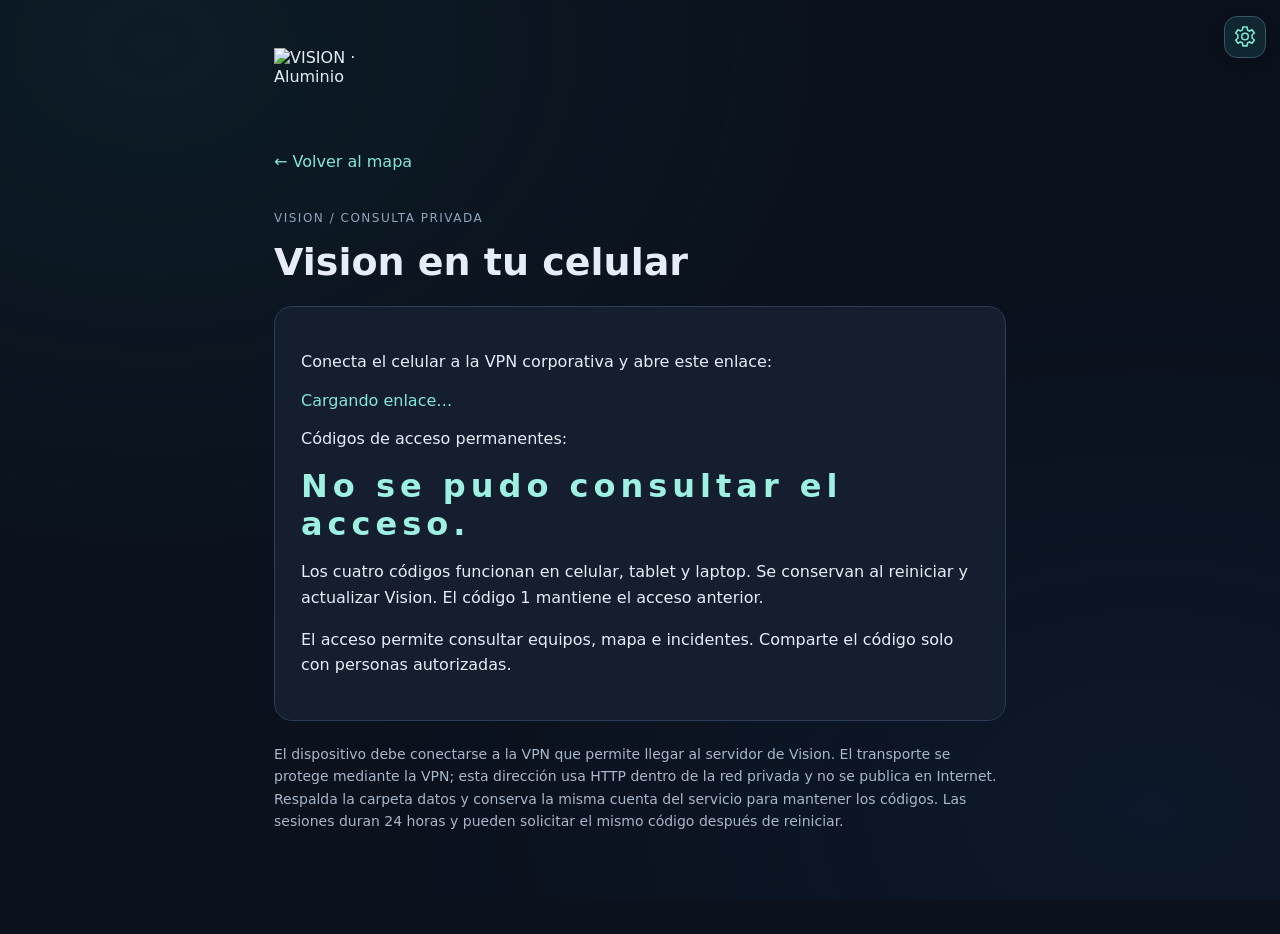
==== outputs/MonitorRed.Panel/wwwroot/acceso-celular.html @ 637d44e3 "Versión inicial: publicación compilada de MonitorRed.Panel Punto de partida tomado del servidor. A p" ====
<!doctype html><html lang="es"><head><meta charset="utf-8"><meta name="viewport" content="width=device-width,initial-scale=1"><title>Vision · Acceso celular</title><link rel="stylesheet" href="correo.css"><link rel="stylesheet" href="branding.css?v=20261003j"><link rel="stylesheet" href="layout.css?v=20261003j"><link rel="stylesheet" href="alarm.css?v=20261003i"><link rel="stylesheet" href="events.css?v=20261003featured"></head><body><main><a class="back" href="/">← Volver al mapa</a><p class="eyebrow">VISION / CONSULTA PRIVADA</p><h1>Vision en tu celular</h1><section><p>Conecta el celular a la VPN corporativa y abre este enlace:</p><a id="link">Cargando enlace…</a><p>Códigos de acceso permanentes:</p><div id="code">Cargando…</div><p>Los cuatro códigos funcionan en celular, tablet y laptop. Se conservan al reiniciar y actualizar Vision. El código 1 mantiene el acceso anterior.</p><p id="vpnState"></p><p>El acceso permite consultar equipos, mapa e incidentes. Comparte el código solo con personas autorizadas.</p></section><p class="note">El dispositivo debe conectarse a la VPN que permite llegar al servidor de Vision. El transporte se protege mediante la VPN; esta dirección usa HTTP dentro de la red privada y no se publica en Internet. Respalda la carpeta datos y conserva la misma cuenta del servicio para mantener los códigos. Las sesiones duran 24 horas y pueden solicitar el mismo código después de reiniciar.</p></main><script src="time-format.js?v=20261003ampm"></script><script src="acceso-celular.js?v=20261003fourcodes"></script><script src="branding.js?v=20261003events"></script><script src="particles.js?v=20261003i"></script><script src="alarm.js?v=20261003sync"></script><script src="events.js?v=20261003ampm"></script></body></html>
---- outputs/MonitorRed.Panel/wwwroot/correo.css ----
:root{color-scheme:dark;font-family:Segoe UI,system-ui,sans-serif;background:#0b111d;color:#e6edf7}*{box-sizing:border-box}body{margin:0}main{max-width:780px;margin:48px auto;padding:0 24px 40px}a{color:#83e6da}.back{text-decoration:none}.eyebrow,.label{color:#92a4ba;font-size:12px;letter-spacing:1.5px}.eyebrow{margin-top:38px}h1{font-size:38px;margin:10px 0}h2{font-size:22px}p{line-height:1.6}.intro,.note{color:#a9b7ca}section{background:#141e2e;border:1px solid #2c3d55;border-radius:18px;padding:26px;margin:22px 0}strong{overflow-wrap:anywhere}.label{margin:20px 0 6px}.label:first-child{margin-top:0}button{background:#8fe5d6;color:#0b2025;padding:13px 20px;border:0;border-radius:9px;font:600 15px Segoe UI;cursor:pointer}button:disabled{opacity:.45;cursor:default}#instructions{margin-top:24px;border-top:1px solid #354761}#code{font-size:32px;font-weight:700;letter-spacing:5px;color:#9df0e2}#result{overflow-wrap:anywhere}.note{font-size:14px}
---- outputs/MonitorRed.Panel/wwwroot/branding.css ----
.vision-emblem{display:block;width:116px;height:84px;object-fit:contain;flex-shrink:0}.brand{gap:12px!important}header:has(.vision-emblem){min-height:100px;height:auto}.vision-settings{position:fixed;left:12px;bottom:max(12px,env(safe-area-inset-bottom));z-index:30}.vision-settings>button{width:42px;height:42px;min-height:42px;padding:8px;border-radius:13px;border:1px solid #345764;background:#102631;color:#7ee4cf;cursor:pointer;box-shadow:0 4px 20px #0005}.vision-settings svg{width:24px;height:24px;display:block}.vision-settings-panel{position:absolute;bottom:54px;left:0;width:min(300px,calc(100vw - 28px));padding:18px;border:1px solid #345764;border-radius:16px;background:#101f30;color:#edf3fc;box-shadow:0 10px 40px #0009}.vision-settings-panel a{display:block;padding:11px 8px;color:#7ee4cf;text-decoration:none;border-radius:8px}.vision-settings-panel a:hover{background:#223e49}.vision-settings-panel h2{font-size:16px;margin:0 0 10px}.vision-settings-panel label{font-size:12px;display:block;margin:14px 0 6px}.vision-settings-panel input{box-sizing:border-box;width:100%;background:#091727;color:#edf3fc;border:1px solid #345764;border-radius:8px;padding:10px;font-size:14px}.vision-settings-panel form button{margin-top:10px;background:#7ee4cf;color:#102631;border:0;padding:10px;border-radius:8px;font-weight:600}.vision-settings-panel p{font-size:12px;color:#a6bccc;margin:9px 0 0}.vision-settings-panel [role=status]{color:#7ee4cf}[hidden]{display:none!important}.vision-page-brand{margin-bottom:20px}@media(max-width:600px){.vision-emblem{width:96px;height:70px}header:has(.vision-emblem){min-height:92px}header .vision-emblem+div small{font-size:8px;letter-spacing:.8px}}
body:has(header .brand) > main{height:calc(100dvh - 100px)}@media(max-width:600px){body:has(header .brand) > main{height:calc(100dvh - 92px)}}
.vision-settings{left:auto;bottom:auto;right:14px;top:16px}.vision-settings-panel{left:auto;right:0;bottom:auto;top:54px;max-height:calc(100dvh - 90px);overflow:auto}@media(max-width:600px){.vision-settings{top:15px;right:10px}}
---- outputs/MonitorRed.Panel/wwwroot/layout.css ----
/* Ambient motion remains behind opaque map and card surfaces. */
body{isolation:isolate}
.vision-particles{position:fixed;inset:0;z-index:-1;overflow:hidden;pointer-events:none;background:radial-gradient(ellipse at 12% 5%,#123e4440,transparent 48%),radial-gradient(ellipse at 90% 90%,#18355a35,transparent 48%)}
.vision-particles i{position:absolute;left:var(--x);top:var(--y);width:3px;height:3px;border-radius:50%;background:#76ead4;box-shadow:0 0 8px #63ddbf88;opacity:.3;animation:vision-drift var(--duration) ease-in-out var(--delay) infinite alternate}
.vision-particles i:nth-child(3n){width:2px;height:2px;background:#63bded;opacity:.22}
@keyframes vision-drift{0%{transform:translate3d(-14px,24px,0);opacity:.12}50%{opacity:.42}100%{transform:translate3d(32px,-34px,0);opacity:.16}}
.vision-particles.is-paused i{animation-play-state:paused}
.vision-compact header{height:76px;min-height:76px;padding:7px 20px;gap:20px;background:#0b1626bd;flex-wrap:nowrap;box-sizing:border-box}
.vision-compact header .vision-emblem{width:84px;height:60px}
.vision-compact .brand{flex-shrink:0}
.vision-header-title{flex:1;min-width:0}
.vision-header-title .eyebrow{font-size:8px;letter-spacing:1.7px;margin-bottom:4px}
.vision-header-title h1{font-size:22px;line-height:1.2;margin:0;white-space:nowrap;overflow:hidden;text-overflow:ellipsis}
.vision-header-title p{display:none}
.vision-compact header #addDevice{flex-shrink:0;font-size:12px;padding:9px 14px;white-space:nowrap}
.vision-compact .header-right{flex-shrink:0;font-size:10px;gap:8px}
body.vision-compact > main{height:calc(100dvh - 76px)}
.vision-compact .workspace{padding:12px 16px 12px;gap:10px}
.vision-compact .rail{background:#0b1626b8}
.vision-compact #canvas{background-color:#0b1220}
@media(max-width:1050px){.vision-compact header{gap:12px}.vision-compact .header-right .local-dot,.vision-compact .header-right .divider{display:none}.vision-compact .header-right{font-size:9px;max-width:130px}.vision-header-title h1{font-size:19px}}
@media(max-width:600px){.vision-compact header{height:74px;min-height:74px;padding:7px 12px;gap:10px}.vision-compact header .vision-emblem{width:70px;height:51px}.vision-header-title h1{font-size:16px}.vision-header-title .eyebrow{font-size:7px;letter-spacing:.8px}.vision-compact header #addDevice{font-size:10px;padding:8px}.vision-compact .header-right{display:none}body.vision-compact > main{height:calc(100dvh - 74px)}.vision-particles i:nth-child(n+15){display:none}}
@media(prefers-reduced-motion:reduce){.vision-particles i{animation:none}}
.vision-particle-canvas{position:fixed;inset:0;width:100%;height:100%;z-index:-1;pointer-events:none;background:radial-gradient(ellipse at 12% 5%,#123e4440,transparent 48%),radial-gradient(ellipse at 90% 90%,#18355a35,transparent 48%)}
.vision-compact header{padding-right:40px}.vision-compact .canvas-shell>footer{padding-left:72px}.vision-compact .canvas-note{left:60px}@media(max-width:600px){.vision-compact header{padding-right:20px}.vision-compact .canvas-shell>footer{padding-left:62px}.vision-compact .canvas-note{left:14px;bottom:68px}}
.vision-compact header{padding-right:76px}.vision-compact .canvas-shell>footer{padding-left:15px}.vision-compact .canvas-note{left:18px}@media(max-width:600px){.vision-compact header{padding-right:66px}.vision-compact .canvas-shell>footer{padding-left:15px}.vision-compact .canvas-note{left:14px;bottom:17px}}
/* Monitor screen keeps only the supplied branding and the real topology. */
body.focus-map header{padding-right:20px}
body.focus-map header #addDevice,body.focus-map .header-right,body.focus-map header nav,
body.focus-map .stats,body.focus-map .toolbar,body.focus-map .canvas-shell>footer,
body.focus-map .zoom,body.focus-map .canvas-note,body.focus-map #monitorBand,
body.focus-map #inspector,body.focus-map .vision-settings,
body.focus-map #toast,body.focus-map .node .port{display:none!important}
body.focus-map .workspace{padding:0;gap:0}
body.focus-map .canvas-shell{border:0;border-radius:0;box-shadow:none}
body.focus-map #canvas::after{display:none}
---- outputs/MonitorRed.Panel/wwwroot/alarm.css ----
.vision-alarm-controls{position:fixed;right:16px;bottom:14px;z-index:25;display:flex;gap:6px;padding:5px;border:1px solid #34515e;border-radius:12px;background:#0e1e2be8;box-shadow:0 4px 18px #0005}.vision-alarm-controls button{font:12px Segoe UI,sans-serif;padding:8px 10px;min-height:36px;border:1px solid #34515e;border-radius:8px;color:#bde6e3;background:#16303c;cursor:pointer}.vision-alarm-controls button[aria-pressed=true]{color:#91f0db;border-color:#59ad98}.vision-alarm{position:fixed;right:16px;bottom:76px;z-index:26;width:min(410px,calc(100vw - 32px));box-sizing:border-box;padding:18px;border:1px solid #ff728798;border-radius:18px;background:linear-gradient(130deg,#6d1e35cc,#251e30e8);backdrop-filter:blur(16px);box-shadow:0 10px 40px #0007,0 0 28px #ff365122;color:#fff0f3;font:14px Segoe UI,sans-serif}.vision-alarm-top{display:flex;align-items:center;gap:13px}.vision-alarm-symbol{width:44px;height:44px;flex-shrink:0;color:#ff8a9a;filter:drop-shadow(0 0 8px #ff60784d);animation:vision-alert-pulse 2.4s ease-in-out infinite}.vision-alarm .vision-alarm-caption{color:#ffb8c4;font-size:9px;font-weight:700;letter-spacing:1.5px}.vision-alarm h2{font-size:18px;line-height:1.3;margin:5px 0}.vision-alarm p{font-size:12px;line-height:1.6;color:#f6cbd3;margin:13px 0;overflow-wrap:anywhere}.vision-alarm ul{margin:12px 0;padding-left:18px;max-height:145px;overflow:auto}.vision-alarm li{font-size:12px;line-height:1.6;margin:7px 0;overflow-wrap:anywhere}.vision-alarm button{font:600 12px Segoe UI,sans-serif;border:1px solid #ff9bad77;border-radius:9px;padding:10px;background:#ffbccd1c;color:#ffe9ef;cursor:pointer}.vision-alarm strong{color:#fff2f6}.vision-alarm-muted{font-size:11px!important;color:#e7b9c3!important;margin-bottom:0!important}@keyframes vision-alert-pulse{50%{opacity:.6;filter:drop-shadow(0 0 13px #ff60788c)}}@media(max-width:600px){.vision-alarm-controls{right:10px;bottom:max(10px,env(safe-area-inset-bottom));gap:4px}.vision-alarm-controls button{font-size:11px;min-height:40px}.vision-alarm{right:10px;width:calc(100vw - 20px);bottom:78px;padding:16px}.vision-alarm h2{font-size:17px}}@media(prefers-reduced-motion:reduce){.vision-alarm-symbol{animation:none}}[hidden]{display:none!important}
.vision-alarm-controls{max-width:calc(100vw - 20px);box-sizing:border-box;flex-wrap:wrap}.vision-alarm-controls button{white-space:nowrap}@media(max-width:600px){.vision-alarm-controls{gap:3px;padding:4px}.vision-alarm-controls button{padding:7px;font-size:10px}}
.vision-recovery{top:94px;bottom:auto;border-color:#73edbb88;background:linear-gradient(130deg,#145c46cc,#132d2ce8);box-shadow:0 10px 40px #0007,0 0 28px #32dd9622;color:#edfff7}.vision-recovery .vision-alarm-symbol{color:#7ff0bb;filter:drop-shadow(0 0 8px #62e5ad4d);animation:none}.vision-recovery .vision-alarm-caption{color:#a4f4cc}.vision-recovery p{color:#d1f4e0}.vision-recovery button{border-color:#8ff0c777;background:#a6ffd71c;color:#edfff7}.vision-recovery strong{color:#f0fff5}@media(max-width:600px){.vision-recovery{top:104px}}
.vision-alarm,.vision-recovery{top:auto;bottom:24px;height:310px;display:flex;flex-direction:column;gap:0}.vision-alarm ul{flex:1;min-height:30px;margin:8px 0}.vision-alarm .vision-alarm-description{max-height:58px;overflow:auto;margin:10px 0}.vision-alarm button{align-self:flex-start}.vision-alarm-muted{min-height:32px}.vision-recovery .vision-alarm-symbol{animation:none}@media(max-width:600px){.vision-alarm,.vision-recovery{top:auto;bottom:max(14px,env(safe-area-inset-bottom));height:310px}}
---- outputs/MonitorRed.Panel/wwwroot/events.css ----
#eventsDialog{width:min(1000px,calc(100vw - 32px));max-width:1000px;max-height:85dvh;box-sizing:border-box;background:#101f30;color:#edf6fc;border:1px solid #355567;border-radius:18px;padding:24px;overflow:auto}#eventsDialog::backdrop{background:#020811bb;backdrop-filter:blur(5px)}.events-heading{display:flex;align-items:center;justify-content:space-between}.events-heading span{color:#78d9c5;font-size:10px;letter-spacing:1.5px}.events-heading h2{margin:7px 0;font-size:25px}.events-heading button{font-size:25px;padding:3px 12px}.events-intro,#eventsStatus{font-size:12px;color:#a4becd}#eventsFilters{display:grid;grid-template-columns:2fr 1fr 1fr 1fr 1fr auto;gap:10px;align-items:end;margin:18px 0}#eventsFilters label{font-size:11px;color:#a4becd;display:block;margin:0}#eventsFilters input,#eventsFilters select{display:block;box-sizing:border-box;width:100%;min-width:0;padding:10px;font-size:13px;color:#edf6fc;background:#091727;border:1px solid #34515e;border-radius:8px;margin:6px 0 0}#eventsDialog button{border:1px solid #345b69;border-radius:8px;background:#17313d;color:#bcecdf;padding:10px;font:13px Segoe UI,sans-serif;cursor:pointer}#eventsRows{display:grid;gap:9px}.event-entry{border:1px solid #304558;border-left:3px solid #729ab3;border-radius:10px;padding:14px;background:#152638}.event-entry.success{border-left-color:#73e4ac}.event-entry.warning{border-left-color:#f0c66b}.event-entry.critical{border-left-color:#f98398}.event-entry-heading{display:flex;justify-content:space-between;gap:10px}.event-entry p{font-size:13px;margin:9px 0;color:#dae6f2;line-height:1.55;overflow-wrap:anywhere}.event-entry small{display:block;color:#a7bece;font-size:11px;overflow-wrap:anywhere}.event-level{font-size:10px;color:#91cbbf;background:#193842;border-radius:14px;padding:4px 8px}.event-transition{font-size:11px;margin:9px 0;color:#83dfce}.event-reference{margin-top:8px}.events-pagination{display:flex;justify-content:space-between;align-items:center;margin-top:20px;font-size:12px;gap:10px}#eventsDialog button:disabled{opacity:.45;cursor:default}body:has(#loginForm) header{padding-right:72px}body:has(#login:not([hidden])) .vision-settings{display:none}@media(max-width:700px){#eventsDialog{padding:16px;width:calc(100vw - 20px);max-height:90dvh}#eventsFilters{grid-template-columns:1fr 1fr}#eventsFilters label:first-child{grid-column:1/-1}.events-heading h2{font-size:21px}.event-entry{padding:12px}body:has(#loginForm) header strong{font-size:18px}}
#eventsDialog .events-active{margin:16px 0;padding:16px;border:1px solid #f9839866;border-left:4px solid #f98398;border-radius:10px;background:#f9839810}#eventsDialog .events-active[hidden]{display:none}#eventsDialog .events-active h3{margin:0 0 12px;color:#ffb4be;font-size:16px}#eventsDialog .events-active div{margin:10px 0;overflow-wrap:anywhere}#eventsDialog .events-active p{margin:5px 0;color:#f2c4ca;font-size:13px}#eventsDialog .events-active small{color:#a7bece;font-size:11px}.event-kind{display:block;font-size:11px;margin-top:10px;letter-spacing:.6px}
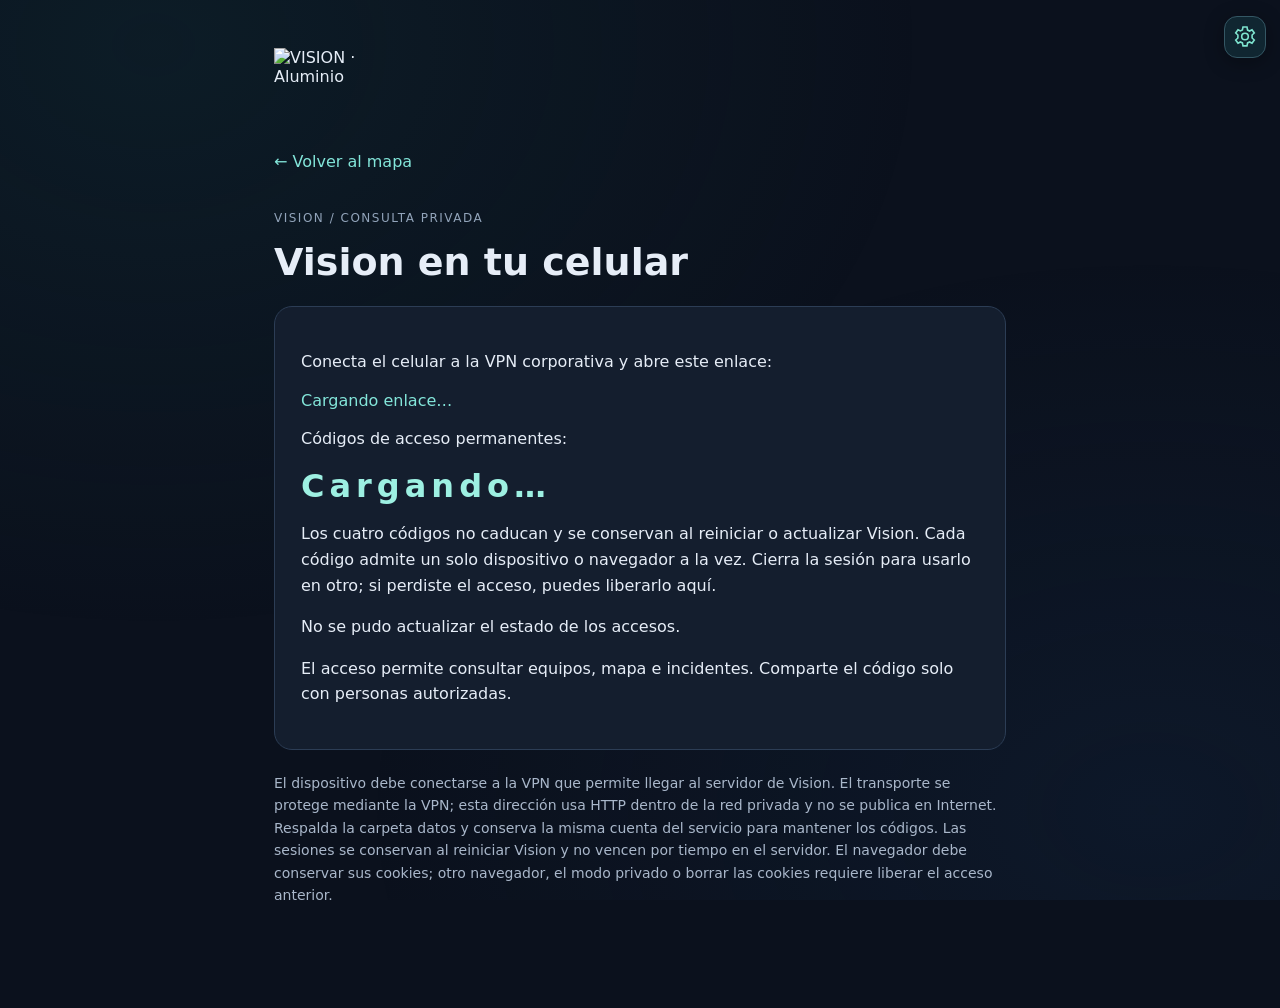
==== commit 03a9f28a: "Mantener accesos móviles permanentes y exclusivos por código" ====
--- a/outputs/MonitorRed.Panel/wwwroot/acceso-celular.html
+++ b/outputs/MonitorRed.Panel/wwwroot/acceso-celular.html
@@ -1,2 +1,2 @@
-<!doctype html><html lang="es"><head><meta charset="utf-8"><meta name="viewport" content="width=device-width,initial-scale=1"><title>Vision · Acceso celular</title><link rel="stylesheet" href="correo.css"><link rel="stylesheet" href="branding.css?v=20261003j"><link rel="stylesheet" href="layout.css?v=20261003j"><link rel="stylesheet" href="alarm.css?v=20261003i"><link rel="stylesheet" href="events.css?v=20261003featured"></head><body><main><a class="back" href="/">← Volver al mapa</a><p class="eyebrow">VISION / CONSULTA PRIVADA</p><h1>Vision en tu celular</h1><section><p>Conecta el celular a la VPN corporativa y abre este enlace:</p><a id="link">Cargando enlace…</a><p>Códigos de acceso permanentes:</p><div id="code">Cargando…</div><p>Los cuatro códigos funcionan en celular, tablet y laptop. Se conservan al reiniciar y actualizar Vision. El código 1 mantiene el acceso anterior.</p><p id="vpnState"></p><p>El acceso permite consultar equipos, mapa e incidentes. Comparte el código solo con personas autorizadas.</p></section><p class="note">El dispositivo debe conectarse a la VPN que permite llegar al servidor de Vision. El transporte se protege mediante la VPN; esta dirección usa HTTP dentro de la red privada y no se publica en Internet. Respalda la carpeta datos y conserva la misma cuenta del servicio para mantener los códigos. Las sesiones duran 24 horas y pueden solicitar el mismo código después de reiniciar.</p></main><script src="time-format.js?v=20261003ampm"></script><script src="acceso-celular.js?v=20261003fourcodes"></script><script src="branding.js?v=20261003events"></script><script src="particles.js?v=20261003i"></script><script src="alarm.js?v=20261003sync"></script><script src="events.js?v=20261003ampm"></script></body></html>
-
+<!doctype html><html lang="es"><head><meta charset="utf-8"><meta name="viewport" content="width=device-width,initial-scale=1"><title>Vision · Acceso celular</title><link rel="stylesheet" href="correo.css?v=20261005exclusive"><link rel="stylesheet" href="branding.css?v=20261003j"><link rel="stylesheet" href="layout.css?v=20261003j"><link rel="stylesheet" href="alarm.css?v=20261003i"><link rel="stylesheet" href="events.css?v=20261003featured"></head><body><main><a class="back" href="/">← Volver al mapa</a><p class="eyebrow">VISION / CONSULTA PRIVADA</p><h1>Vision en tu celular</h1><section><p>Conecta el celular a la VPN corporativa y abre este enlace:</p><a id="link">Cargando enlace…</a><p>Códigos de acceso permanentes:</p><div id="code">Cargando…</div><p>Los cuatro códigos no caducan y se conservan al reiniciar o actualizar Vision. Cada código admite un solo dispositivo o navegador a la vez. Cierra la sesión para usarlo en otro; si perdiste el acceso, puedes liberarlo aquí.</p><p id="vpnState"></p><p>El acceso permite consultar equipos, mapa e incidentes. Comparte el código solo con personas autorizadas.</p></section><p class="note">El dispositivo debe conectarse a la VPN que permite llegar al servidor de Vision. El transporte se protege mediante la VPN; esta dirección usa HTTP dentro de la red privada y no se publica en Internet. Respalda la carpeta datos y conserva la misma cuenta del servicio para mantener los códigos. Las sesiones se conservan al reiniciar Vision y no vencen por tiempo en el servidor. El navegador debe conservar sus cookies; otro navegador, el modo privado o borrar las cookies requiere liberar el acceso anterior.</p></main><script src="time-format.js?v=20261003ampm"></script><script src="acceso-celular.js?v=20261005exclusive"></script><script src="branding.js?v=20261003events"></script><script src="particles.js?v=20261003i"></script><script src="alarm.js?v=20261003sync"></script><script src="events.js?v=20261003ampm"></script></body></html>
+
--- a/outputs/MonitorRed.Panel/wwwroot/correo.css
+++ b/outputs/MonitorRed.Panel/wwwroot/correo.css
@@ -1 +1,3 @@
 :root{color-scheme:dark;font-family:Segoe UI,system-ui,sans-serif;background:#0b111d;color:#e6edf7}*{box-sizing:border-box}body{margin:0}main{max-width:780px;margin:48px auto;padding:0 24px 40px}a{color:#83e6da}.back{text-decoration:none}.eyebrow,.label{color:#92a4ba;font-size:12px;letter-spacing:1.5px}.eyebrow{margin-top:38px}h1{font-size:38px;margin:10px 0}h2{font-size:22px}p{line-height:1.6}.intro,.note{color:#a9b7ca}section{background:#141e2e;border:1px solid #2c3d55;border-radius:18px;padding:26px;margin:22px 0}strong{overflow-wrap:anywhere}.label{margin:20px 0 6px}.label:first-child{margin-top:0}button{background:#8fe5d6;color:#0b2025;padding:13px 20px;border:0;border-radius:9px;font:600 15px Segoe UI;cursor:pointer}button:disabled{opacity:.45;cursor:default}#instructions{margin-top:24px;border-top:1px solid #354761}#code{font-size:32px;font-weight:700;letter-spacing:5px;color:#9df0e2}#result{overflow-wrap:anywhere}.note{font-size:14px}
+:focus-visible{outline:2px solid #8fe5d6;outline-offset:4px}.section-heading{display:flex;align-items:center;justify-content:space-between;gap:16px}.section-heading h2{margin:6px 0 0}.section-heading .label{margin:0}.count-badge{border:1px solid #385166;background:#1b3040;color:#a5eee2;border-radius:20px;padding:7px 12px;font-size:12px;white-space:nowrap}.section-description{color:#a9b7ca;margin:18px 0 24px}#recipientForm label{display:block;font-size:14px;font-weight:600;margin-bottom:9px}.email-entry{display:flex;gap:10px}.email-entry input{min-width:0;flex:1;background:#0e1725;color:#e6edf7;border:1px solid #385166;border-radius:9px;padding:13px 14px;font:15px Segoe UI}.email-entry input:focus{border-color:#8fe5d6;outline:2px solid #8fe5d633}.email-entry input::placeholder{color:#8296ae}.recipient-list{list-style:none;padding:0;margin:0}.recipient-list li{display:flex;align-items:center;justify-content:space-between;gap:14px;border-bottom:1px solid #2c3d55;padding:14px 0}.recipient-list li span{min-width:0;overflow-wrap:anywhere;font-size:14px}.remove-recipient{background:transparent;color:#aec0d4;border:1px solid #385166;padding:8px 12px;font-size:12px;flex-shrink:0}.remove-recipient:hover{background:#3c2430;border-color:#cc7685;color:#ffbcc4}.empty-recipients{color:#92a4ba;font-size:14px}.save-row{display:flex;align-items:center;justify-content:space-between;gap:16px;margin-top:22px}.save-row p{font-size:13px;color:#a9b7ca;margin:0}.save-row button{flex-shrink:0}.form-error{font-size:13px;color:#ffadb7;min-height:20px;margin:10px 0}#alerts p{padding:12px 0;border-bottom:1px solid #29384d;font-size:14px}@media(max-width:540px){main{margin:24px auto;padding:0 16px 30px}section{padding:20px}h1{font-size:30px}.email-entry{flex-direction:column}.save-row{align-items:stretch;flex-direction:column}.section-heading{gap:10px}.count-badge{padding:6px 9px}}
+.access-row{padding:20px 0;border-bottom:1px solid #2c3d55}.access-row:first-child{padding-top:0}.access-row:last-child{border-bottom:0}.access-state{font-size:14px;font-weight:400;letter-spacing:normal;color:#a9b7ca;margin:10px 0}.access-row button{font-size:13px;letter-spacing:normal;padding:10px 14px}.access-row strong{display:block}
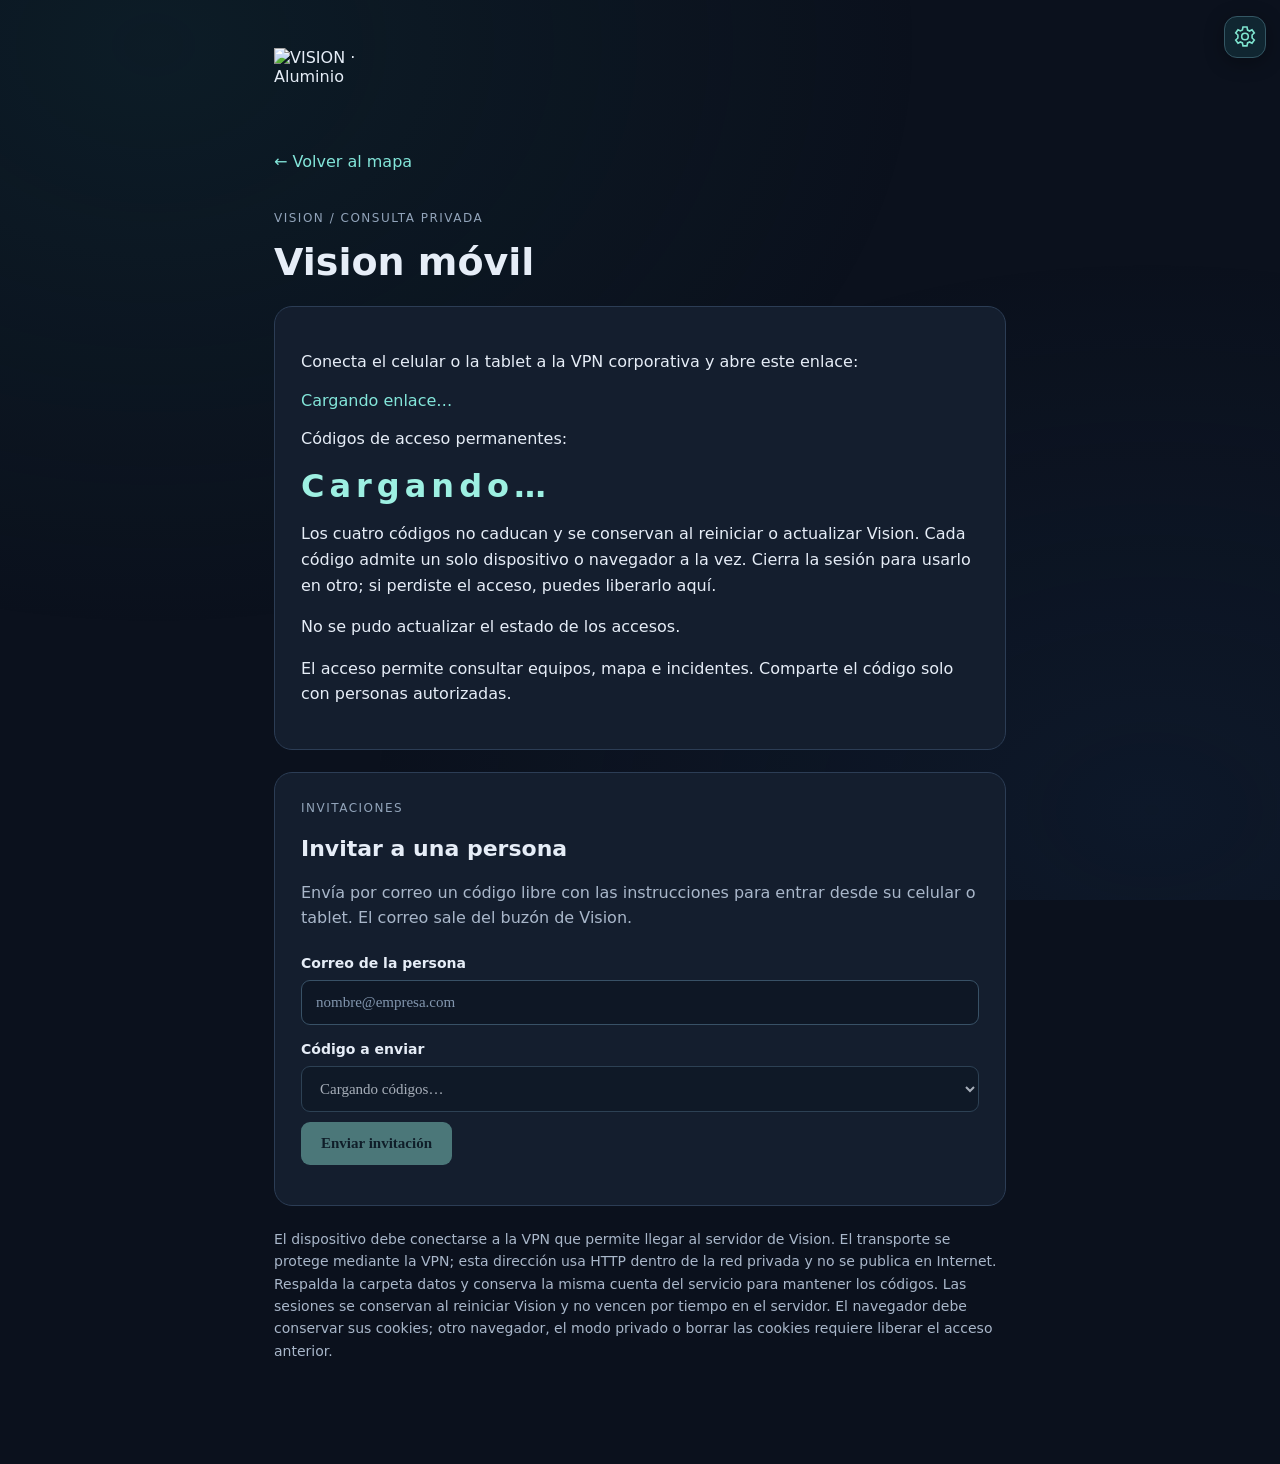
==== commit 463373fb: "Invitar al portal móvil desde el apartado Móvil (excepción en servidor) Por excepción autorizada por" ====
--- a/outputs/MonitorRed.Panel/wwwroot/acceso-celular.html
+++ b/outputs/MonitorRed.Panel/wwwroot/acceso-celular.html
@@ -1,2 +1,3 @@
-<!doctype html><html lang="es"><head><meta charset="utf-8"><meta name="viewport" content="width=device-width,initial-scale=1"><title>Vision · Acceso celular</title><link rel="stylesheet" href="correo.css?v=20261005exclusive"><link rel="stylesheet" href="branding.css?v=20261003j"><link rel="stylesheet" href="layout.css?v=20261003j"><link rel="stylesheet" href="alarm.css?v=20261003i"><link rel="stylesheet" href="events.css?v=20261003featured"></head><body><main><a class="back" href="/">← Volver al mapa</a><p class="eyebrow">VISION / CONSULTA PRIVADA</p><h1>Vision en tu celular</h1><section><p>Conecta el celular a la VPN corporativa y abre este enlace:</p><a id="link">Cargando enlace…</a><p>Códigos de acceso permanentes:</p><div id="code">Cargando…</div><p>Los cuatro códigos no caducan y se conservan al reiniciar o actualizar Vision. Cada código admite un solo dispositivo o navegador a la vez. Cierra la sesión para usarlo en otro; si perdiste el acceso, puedes liberarlo aquí.</p><p id="vpnState"></p><p>El acceso permite consultar equipos, mapa e incidentes. Comparte el código solo con personas autorizadas.</p></section><p class="note">El dispositivo debe conectarse a la VPN que permite llegar al servidor de Vision. El transporte se protege mediante la VPN; esta dirección usa HTTP dentro de la red privada y no se publica en Internet. Respalda la carpeta datos y conserva la misma cuenta del servicio para mantener los códigos. Las sesiones se conservan al reiniciar Vision y no vencen por tiempo en el servidor. El navegador debe conservar sus cookies; otro navegador, el modo privado o borrar las cookies requiere liberar el acceso anterior.</p></main><script src="time-format.js?v=20261003ampm"></script><script src="acceso-celular.js?v=20261005exclusive"></script><script src="branding.js?v=20261003events"></script><script src="particles.js?v=20261003i"></script><script src="alarm.js?v=20261003sync"></script><script src="events.js?v=20261003ampm"></script></body></html>
-
+<!doctype html><html lang="es"><head><meta charset="utf-8"><meta name="viewport" content="width=device-width,initial-scale=1"><title>Vision · Móvil</title><link rel="stylesheet" href="correo.css?v=20261005invitaciones"><link rel="stylesheet" href="branding.css?v=20261003j"><link rel="stylesheet" href="layout.css?v=20261003j"><link rel="stylesheet" href="alarm.css?v=20261003i"><link rel="stylesheet" href="events.css?v=20261003featured"></head><body><main><a class="back" href="/">← Volver al mapa</a><p class="eyebrow">VISION / CONSULTA PRIVADA</p><h1>Vision móvil</h1><section><p>Conecta el celular o la tablet a la VPN corporativa y abre este enlace:</p><a id="link">Cargando enlace…</a><p>Códigos de acceso permanentes:</p><div id="code">Cargando…</div><p>Los cuatro códigos no caducan y se conservan al reiniciar o actualizar Vision. Cada código admite un solo dispositivo o navegador a la vez. Cierra la sesión para usarlo en otro; si perdiste el acceso, puedes liberarlo aquí.</p><p id="vpnState"></p><p>El acceso permite consultar equipos, mapa e incidentes. Comparte el código solo con personas autorizadas.</p></section>
+<section aria-labelledby="inviteTitle"><p class="label">INVITACIONES</p><h2 id="inviteTitle">Invitar a una persona</h2><p class="section-description">Envía por correo un código libre con las instrucciones para entrar desde su celular o tablet. El correo sale del buzón de Vision.</p><form id="inviteForm"><label for="inviteEmail">Correo de la persona</label><input id="inviteEmail" type="email" maxlength="254" placeholder="nombre@empresa.com" autocomplete="off" required><label for="inviteSlot">Código a enviar</label><select id="inviteSlot" required disabled><option>Cargando códigos…</option></select><p id="inviteHint" class="access-state"></p><button id="inviteSend" type="submit" disabled>Enviar invitación</button></form><p id="inviteResult" role="status" aria-live="polite"></p></section>
+<p class="note">El dispositivo debe conectarse a la VPN que permite llegar al servidor de Vision. El transporte se protege mediante la VPN; esta dirección usa HTTP dentro de la red privada y no se publica en Internet. Respalda la carpeta datos y conserva la misma cuenta del servicio para mantener los códigos. Las sesiones se conservan al reiniciar Vision y no vencen por tiempo en el servidor. El navegador debe conservar sus cookies; otro navegador, el modo privado o borrar las cookies requiere liberar el acceso anterior.</p></main><script src="time-format.js?v=20261003ampm"></script><script src="acceso-celular.js?v=20261005invitaciones"></script><script src="branding.js?v=20261003events"></script><script src="particles.js?v=20261003i"></script><script src="alarm.js?v=20261003sync"></script><script src="events.js?v=20261003ampm"></script></body></html>
--- a/outputs/MonitorRed.Panel/wwwroot/correo.css
+++ b/outputs/MonitorRed.Panel/wwwroot/correo.css
@@ -1,3 +1,5 @@
 :root{color-scheme:dark;font-family:Segoe UI,system-ui,sans-serif;background:#0b111d;color:#e6edf7}*{box-sizing:border-box}body{margin:0}main{max-width:780px;margin:48px auto;padding:0 24px 40px}a{color:#83e6da}.back{text-decoration:none}.eyebrow,.label{color:#92a4ba;font-size:12px;letter-spacing:1.5px}.eyebrow{margin-top:38px}h1{font-size:38px;margin:10px 0}h2{font-size:22px}p{line-height:1.6}.intro,.note{color:#a9b7ca}section{background:#141e2e;border:1px solid #2c3d55;border-radius:18px;padding:26px;margin:22px 0}strong{overflow-wrap:anywhere}.label{margin:20px 0 6px}.label:first-child{margin-top:0}button{background:#8fe5d6;color:#0b2025;padding:13px 20px;border:0;border-radius:9px;font:600 15px Segoe UI;cursor:pointer}button:disabled{opacity:.45;cursor:default}#instructions{margin-top:24px;border-top:1px solid #354761}#code{font-size:32px;font-weight:700;letter-spacing:5px;color:#9df0e2}#result{overflow-wrap:anywhere}.note{font-size:14px}
 :focus-visible{outline:2px solid #8fe5d6;outline-offset:4px}.section-heading{display:flex;align-items:center;justify-content:space-between;gap:16px}.section-heading h2{margin:6px 0 0}.section-heading .label{margin:0}.count-badge{border:1px solid #385166;background:#1b3040;color:#a5eee2;border-radius:20px;padding:7px 12px;font-size:12px;white-space:nowrap}.section-description{color:#a9b7ca;margin:18px 0 24px}#recipientForm label{display:block;font-size:14px;font-weight:600;margin-bottom:9px}.email-entry{display:flex;gap:10px}.email-entry input{min-width:0;flex:1;background:#0e1725;color:#e6edf7;border:1px solid #385166;border-radius:9px;padding:13px 14px;font:15px Segoe UI}.email-entry input:focus{border-color:#8fe5d6;outline:2px solid #8fe5d633}.email-entry input::placeholder{color:#8296ae}.recipient-list{list-style:none;padding:0;margin:0}.recipient-list li{display:flex;align-items:center;justify-content:space-between;gap:14px;border-bottom:1px solid #2c3d55;padding:14px 0}.recipient-list li span{min-width:0;overflow-wrap:anywhere;font-size:14px}.remove-recipient{background:transparent;color:#aec0d4;border:1px solid #385166;padding:8px 12px;font-size:12px;flex-shrink:0}.remove-recipient:hover{background:#3c2430;border-color:#cc7685;color:#ffbcc4}.empty-recipients{color:#92a4ba;font-size:14px}.save-row{display:flex;align-items:center;justify-content:space-between;gap:16px;margin-top:22px}.save-row p{font-size:13px;color:#a9b7ca;margin:0}.save-row button{flex-shrink:0}.form-error{font-size:13px;color:#ffadb7;min-height:20px;margin:10px 0}#alerts p{padding:12px 0;border-bottom:1px solid #29384d;font-size:14px}@media(max-width:540px){main{margin:24px auto;padding:0 16px 30px}section{padding:20px}h1{font-size:30px}.email-entry{flex-direction:column}.save-row{align-items:stretch;flex-direction:column}.section-heading{gap:10px}.count-badge{padding:6px 9px}}
+.automatic-row{margin-top:8px}.automatic-row p{font-size:15px;color:#e6edf7}.limit-warning{color:#ffcf8a;font-size:14px;line-height:1.5}
 .access-row{padding:20px 0;border-bottom:1px solid #2c3d55}.access-row:first-child{padding-top:0}.access-row:last-child{border-bottom:0}.access-state{font-size:14px;font-weight:400;letter-spacing:normal;color:#a9b7ca;margin:10px 0}.access-row button{font-size:13px;letter-spacing:normal;padding:10px 14px}.access-row strong{display:block}
+#inviteForm label{display:block;font-size:14px;font-weight:600;margin:16px 0 9px}#inviteForm input,#inviteForm select{width:100%;background:#0e1725;color:#e6edf7;border:1px solid #385166;border-radius:9px;padding:13px 14px;font:15px Segoe UI}#inviteForm input:focus,#inviteForm select:focus{border-color:#8fe5d6;outline:2px solid #8fe5d633}#inviteForm input::placeholder{color:#8296ae}#inviteResult{font-size:14px;line-height:1.5}
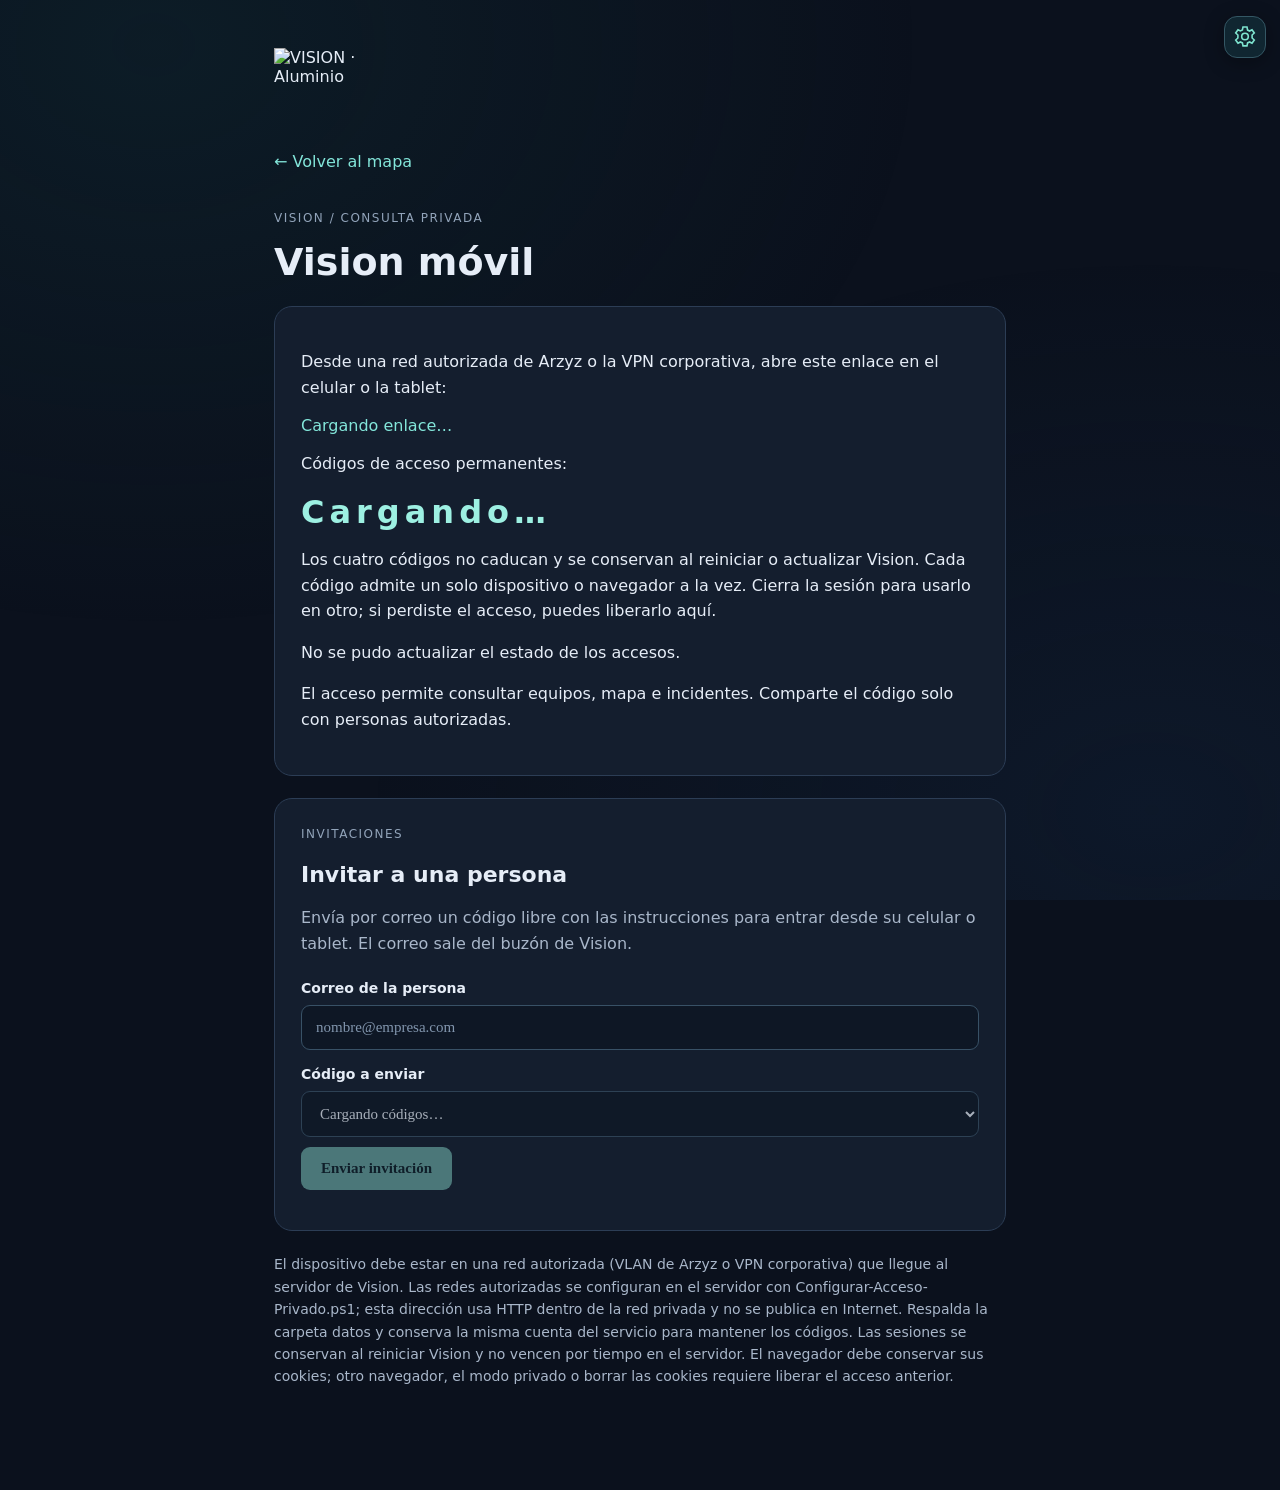
==== commit 8313427f: "Autorizar varias redes para la consulta móvil (excepción en servidor) Por excepción autorizada por e" ====
--- a/outputs/MonitorRed.Panel/wwwroot/acceso-celular.html
+++ b/outputs/MonitorRed.Panel/wwwroot/acceso-celular.html
@@ -1,3 +1,3 @@
-<!doctype html><html lang="es"><head><meta charset="utf-8"><meta name="viewport" content="width=device-width,initial-scale=1"><title>Vision · Móvil</title><link rel="stylesheet" href="correo.css?v=20261005invitaciones"><link rel="stylesheet" href="branding.css?v=20261003j"><link rel="stylesheet" href="layout.css?v=20261003j"><link rel="stylesheet" href="alarm.css?v=20261003i"><link rel="stylesheet" href="events.css?v=20261003featured"></head><body><main><a class="back" href="/">← Volver al mapa</a><p class="eyebrow">VISION / CONSULTA PRIVADA</p><h1>Vision móvil</h1><section><p>Conecta el celular o la tablet a la VPN corporativa y abre este enlace:</p><a id="link">Cargando enlace…</a><p>Códigos de acceso permanentes:</p><div id="code">Cargando…</div><p>Los cuatro códigos no caducan y se conservan al reiniciar o actualizar Vision. Cada código admite un solo dispositivo o navegador a la vez. Cierra la sesión para usarlo en otro; si perdiste el acceso, puedes liberarlo aquí.</p><p id="vpnState"></p><p>El acceso permite consultar equipos, mapa e incidentes. Comparte el código solo con personas autorizadas.</p></section>
+<!doctype html><html lang="es"><head><meta charset="utf-8"><meta name="viewport" content="width=device-width,initial-scale=1"><title>Vision · Móvil</title><link rel="stylesheet" href="correo.css?v=20261005invitaciones"><link rel="stylesheet" href="branding.css?v=20261003j"><link rel="stylesheet" href="layout.css?v=20261003j"><link rel="stylesheet" href="alarm.css?v=20261003i"><link rel="stylesheet" href="events.css?v=20261003featured"></head><body><main><a class="back" href="/">← Volver al mapa</a><p class="eyebrow">VISION / CONSULTA PRIVADA</p><h1>Vision móvil</h1><section><p>Desde una red autorizada de Arzyz o la VPN corporativa, abre este enlace en el celular o la tablet:</p><a id="link">Cargando enlace…</a><p id="networks" class="access-state"></p><p>Códigos de acceso permanentes:</p><div id="code">Cargando…</div><p>Los cuatro códigos no caducan y se conservan al reiniciar o actualizar Vision. Cada código admite un solo dispositivo o navegador a la vez. Cierra la sesión para usarlo en otro; si perdiste el acceso, puedes liberarlo aquí.</p><p id="vpnState"></p><p>El acceso permite consultar equipos, mapa e incidentes. Comparte el código solo con personas autorizadas.</p></section>
 <section aria-labelledby="inviteTitle"><p class="label">INVITACIONES</p><h2 id="inviteTitle">Invitar a una persona</h2><p class="section-description">Envía por correo un código libre con las instrucciones para entrar desde su celular o tablet. El correo sale del buzón de Vision.</p><form id="inviteForm"><label for="inviteEmail">Correo de la persona</label><input id="inviteEmail" type="email" maxlength="254" placeholder="nombre@empresa.com" autocomplete="off" required><label for="inviteSlot">Código a enviar</label><select id="inviteSlot" required disabled><option>Cargando códigos…</option></select><p id="inviteHint" class="access-state"></p><button id="inviteSend" type="submit" disabled>Enviar invitación</button></form><p id="inviteResult" role="status" aria-live="polite"></p></section>
-<p class="note">El dispositivo debe conectarse a la VPN que permite llegar al servidor de Vision. El transporte se protege mediante la VPN; esta dirección usa HTTP dentro de la red privada y no se publica en Internet. Respalda la carpeta datos y conserva la misma cuenta del servicio para mantener los códigos. Las sesiones se conservan al reiniciar Vision y no vencen por tiempo en el servidor. El navegador debe conservar sus cookies; otro navegador, el modo privado o borrar las cookies requiere liberar el acceso anterior.</p></main><script src="time-format.js?v=20261003ampm"></script><script src="acceso-celular.js?v=20261005invitaciones"></script><script src="branding.js?v=20261003events"></script><script src="particles.js?v=20261003i"></script><script src="alarm.js?v=20261003sync"></script><script src="events.js?v=20261003ampm"></script></body></html>
+<p class="note">El dispositivo debe estar en una red autorizada (VLAN de Arzyz o VPN corporativa) que llegue al servidor de Vision. Las redes autorizadas se configuran en el servidor con Configurar-Acceso-Privado.ps1; esta dirección usa HTTP dentro de la red privada y no se publica en Internet. Respalda la carpeta datos y conserva la misma cuenta del servicio para mantener los códigos. Las sesiones se conservan al reiniciar Vision y no vencen por tiempo en el servidor. El navegador debe conservar sus cookies; otro navegador, el modo privado o borrar las cookies requiere liberar el acceso anterior.</p></main><script src="time-format.js?v=20261003ampm"></script><script src="acceso-celular.js?v=20261005redes"></script><script src="branding.js?v=20261003events"></script><script src="particles.js?v=20261003i"></script><script src="alarm.js?v=20261003sync"></script><script src="events.js?v=20261003ampm"></script></body></html>
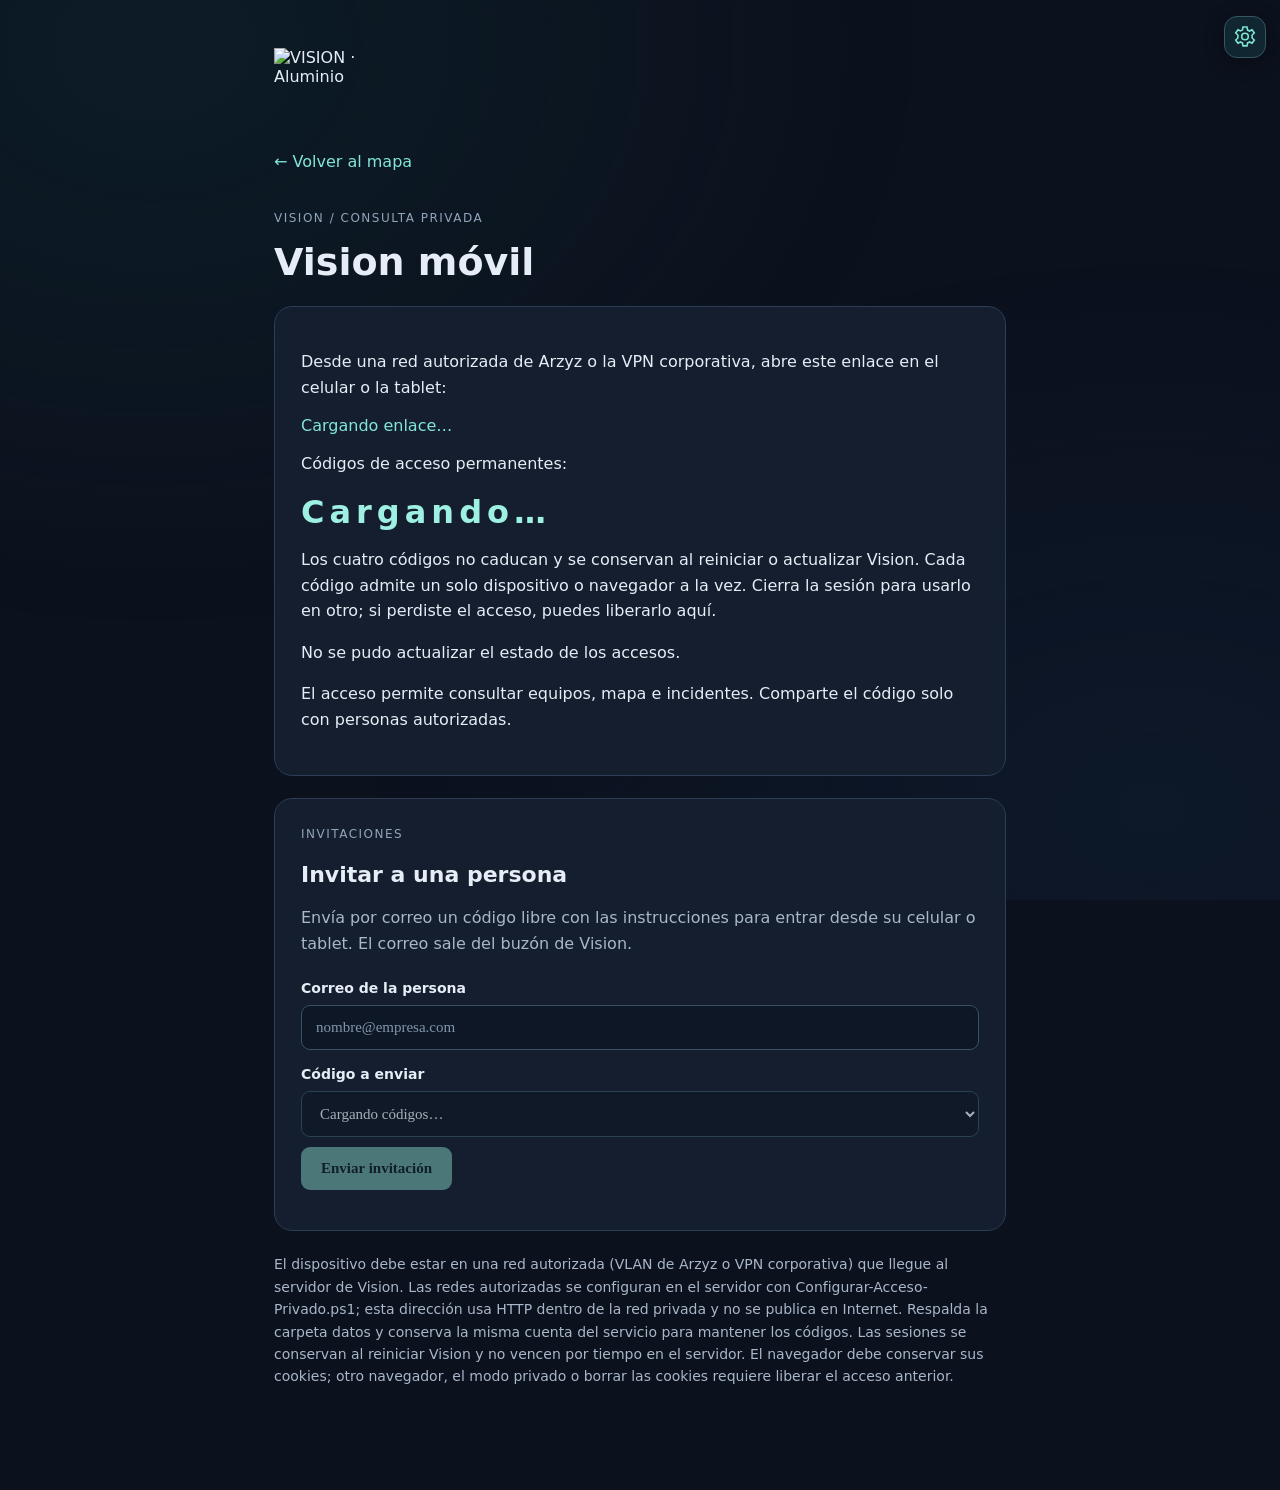
==== commit 591a3acb: "Mejorar comprobantes de invitacion y tolerancia a bloqueos CSV" ====
--- a/outputs/MonitorRed.Panel/wwwroot/acceso-celular.html
+++ b/outputs/MonitorRed.Panel/wwwroot/acceso-celular.html
@@ -1,3 +1,3 @@
 <!doctype html><html lang="es"><head><meta charset="utf-8"><meta name="viewport" content="width=device-width,initial-scale=1"><title>Vision · Móvil</title><link rel="stylesheet" href="correo.css?v=20261005invitaciones"><link rel="stylesheet" href="branding.css?v=20261003j"><link rel="stylesheet" href="layout.css?v=20261003j"><link rel="stylesheet" href="alarm.css?v=20261003i"><link rel="stylesheet" href="events.css?v=20261003featured"></head><body><main><a class="back" href="/">← Volver al mapa</a><p class="eyebrow">VISION / CONSULTA PRIVADA</p><h1>Vision móvil</h1><section><p>Desde una red autorizada de Arzyz o la VPN corporativa, abre este enlace en el celular o la tablet:</p><a id="link">Cargando enlace…</a><p id="networks" class="access-state"></p><p>Códigos de acceso permanentes:</p><div id="code">Cargando…</div><p>Los cuatro códigos no caducan y se conservan al reiniciar o actualizar Vision. Cada código admite un solo dispositivo o navegador a la vez. Cierra la sesión para usarlo en otro; si perdiste el acceso, puedes liberarlo aquí.</p><p id="vpnState"></p><p>El acceso permite consultar equipos, mapa e incidentes. Comparte el código solo con personas autorizadas.</p></section>
 <section aria-labelledby="inviteTitle"><p class="label">INVITACIONES</p><h2 id="inviteTitle">Invitar a una persona</h2><p class="section-description">Envía por correo un código libre con las instrucciones para entrar desde su celular o tablet. El correo sale del buzón de Vision.</p><form id="inviteForm"><label for="inviteEmail">Correo de la persona</label><input id="inviteEmail" type="email" maxlength="254" placeholder="nombre@empresa.com" autocomplete="off" required><label for="inviteSlot">Código a enviar</label><select id="inviteSlot" required disabled><option>Cargando códigos…</option></select><p id="inviteHint" class="access-state"></p><button id="inviteSend" type="submit" disabled>Enviar invitación</button></form><p id="inviteResult" role="status" aria-live="polite"></p></section>
-<p class="note">El dispositivo debe estar en una red autorizada (VLAN de Arzyz o VPN corporativa) que llegue al servidor de Vision. Las redes autorizadas se configuran en el servidor con Configurar-Acceso-Privado.ps1; esta dirección usa HTTP dentro de la red privada y no se publica en Internet. Respalda la carpeta datos y conserva la misma cuenta del servicio para mantener los códigos. Las sesiones se conservan al reiniciar Vision y no vencen por tiempo en el servidor. El navegador debe conservar sus cookies; otro navegador, el modo privado o borrar las cookies requiere liberar el acceso anterior.</p></main><script src="time-format.js?v=20261003ampm"></script><script src="acceso-celular.js?v=20261005redes"></script><script src="branding.js?v=20261003events"></script><script src="particles.js?v=20261003i"></script><script src="alarm.js?v=20261003sync"></script><script src="events.js?v=20261003ampm"></script></body></html>
+<p class="note">El dispositivo debe estar en una red autorizada (VLAN de Arzyz o VPN corporativa) que llegue al servidor de Vision. Las redes autorizadas se configuran en el servidor con Configurar-Acceso-Privado.ps1; esta dirección usa HTTP dentro de la red privada y no se publica en Internet. Respalda la carpeta datos y conserva la misma cuenta del servicio para mantener los códigos. Las sesiones se conservan al reiniciar Vision y no vencen por tiempo en el servidor. El navegador debe conservar sus cookies; otro navegador, el modo privado o borrar las cookies requiere liberar el acceso anterior.</p></main><script src="time-format.js?v=20261003ampm"></script><script src="acceso-celular.js?v=20261007comprobantes"></script><script src="branding.js?v=20261003events"></script><script src="particles.js?v=20261003i"></script><script src="alarm.js?v=20261003sync"></script><script src="events.js?v=20261003ampm"></script></body></html>
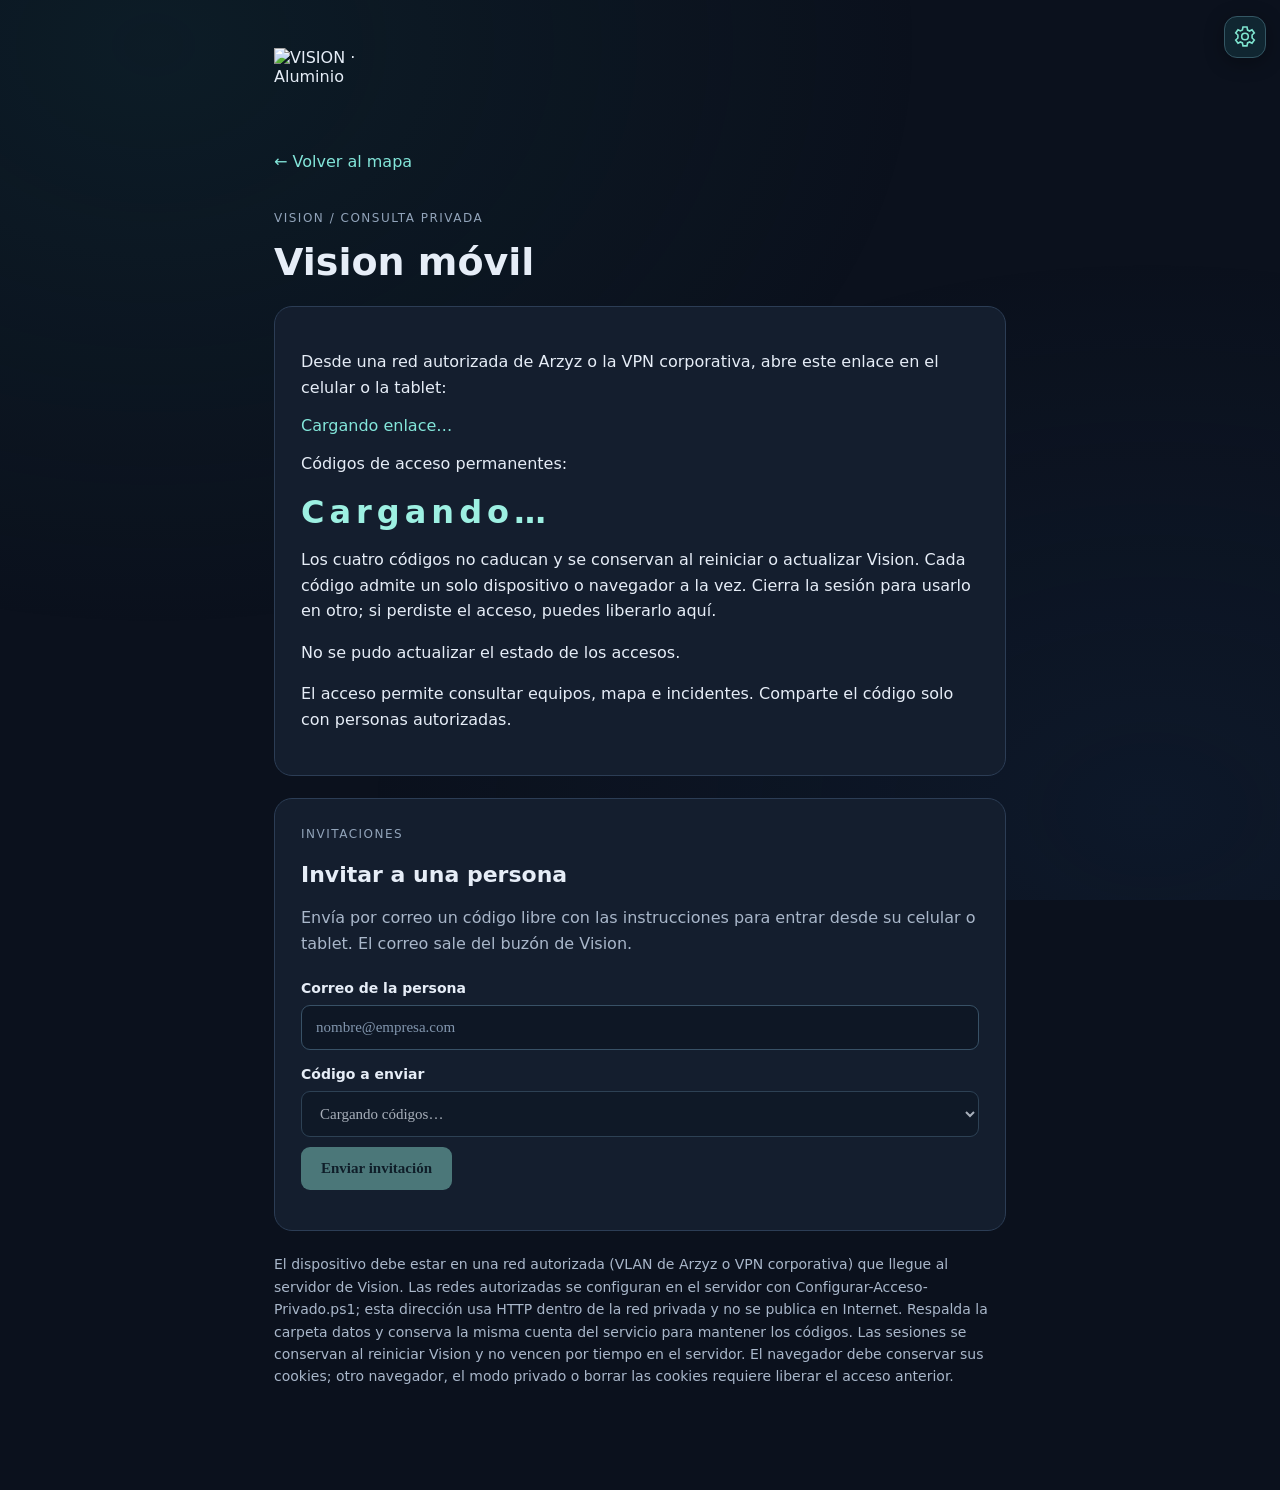
==== commit 1a09e0a5: "Agregar configuracion de rangos moviles y mover titulo al inicio del menu" ====
--- a/outputs/MonitorRed.Panel/wwwroot/acceso-celular.html
+++ b/outputs/MonitorRed.Panel/wwwroot/acceso-celular.html
@@ -1,3 +1,3 @@
-<!doctype html><html lang="es"><head><meta charset="utf-8"><meta name="viewport" content="width=device-width,initial-scale=1"><title>Vision · Móvil</title><link rel="stylesheet" href="correo.css?v=20261005invitaciones"><link rel="stylesheet" href="branding.css?v=20261003j"><link rel="stylesheet" href="layout.css?v=20261003j"><link rel="stylesheet" href="alarm.css?v=20261003i"><link rel="stylesheet" href="events.css?v=20261003featured"></head><body><main><a class="back" href="/">← Volver al mapa</a><p class="eyebrow">VISION / CONSULTA PRIVADA</p><h1>Vision móvil</h1><section><p>Desde una red autorizada de Arzyz o la VPN corporativa, abre este enlace en el celular o la tablet:</p><a id="link">Cargando enlace…</a><p id="networks" class="access-state"></p><p>Códigos de acceso permanentes:</p><div id="code">Cargando…</div><p>Los cuatro códigos no caducan y se conservan al reiniciar o actualizar Vision. Cada código admite un solo dispositivo o navegador a la vez. Cierra la sesión para usarlo en otro; si perdiste el acceso, puedes liberarlo aquí.</p><p id="vpnState"></p><p>El acceso permite consultar equipos, mapa e incidentes. Comparte el código solo con personas autorizadas.</p></section>
+<!doctype html><html lang="es"><head><meta charset="utf-8"><meta name="viewport" content="width=device-width,initial-scale=1"><title>Vision · Móvil</title><link rel="stylesheet" href="correo.css?v=20261005invitaciones"><link rel="stylesheet" href="branding.css?v=20261007rangos"><link rel="stylesheet" href="layout.css?v=20261003j"><link rel="stylesheet" href="alarm.css?v=20261003i"><link rel="stylesheet" href="events.css?v=20261003featured"></head><body><main><a class="back" href="/">← Volver al mapa</a><p class="eyebrow">VISION / CONSULTA PRIVADA</p><h1>Vision móvil</h1><section><p>Desde una red autorizada de Arzyz o la VPN corporativa, abre este enlace en el celular o la tablet:</p><a id="link">Cargando enlace…</a><p id="networks" class="access-state"></p><p>Códigos de acceso permanentes:</p><div id="code">Cargando…</div><p>Los cuatro códigos no caducan y se conservan al reiniciar o actualizar Vision. Cada código admite un solo dispositivo o navegador a la vez. Cierra la sesión para usarlo en otro; si perdiste el acceso, puedes liberarlo aquí.</p><p id="vpnState"></p><p>El acceso permite consultar equipos, mapa e incidentes. Comparte el código solo con personas autorizadas.</p></section>
 <section aria-labelledby="inviteTitle"><p class="label">INVITACIONES</p><h2 id="inviteTitle">Invitar a una persona</h2><p class="section-description">Envía por correo un código libre con las instrucciones para entrar desde su celular o tablet. El correo sale del buzón de Vision.</p><form id="inviteForm"><label for="inviteEmail">Correo de la persona</label><input id="inviteEmail" type="email" maxlength="254" placeholder="nombre@empresa.com" autocomplete="off" required><label for="inviteSlot">Código a enviar</label><select id="inviteSlot" required disabled><option>Cargando códigos…</option></select><p id="inviteHint" class="access-state"></p><button id="inviteSend" type="submit" disabled>Enviar invitación</button></form><p id="inviteResult" role="status" aria-live="polite"></p></section>
-<p class="note">El dispositivo debe estar en una red autorizada (VLAN de Arzyz o VPN corporativa) que llegue al servidor de Vision. Las redes autorizadas se configuran en el servidor con Configurar-Acceso-Privado.ps1; esta dirección usa HTTP dentro de la red privada y no se publica en Internet. Respalda la carpeta datos y conserva la misma cuenta del servicio para mantener los códigos. Las sesiones se conservan al reiniciar Vision y no vencen por tiempo en el servidor. El navegador debe conservar sus cookies; otro navegador, el modo privado o borrar las cookies requiere liberar el acceso anterior.</p></main><script src="time-format.js?v=20261003ampm"></script><script src="acceso-celular.js?v=20261007comprobantes"></script><script src="branding.js?v=20261003events"></script><script src="particles.js?v=20261003i"></script><script src="alarm.js?v=20261003sync"></script><script src="events.js?v=20261003ampm"></script></body></html>
+<p class="note">El dispositivo debe estar en una red autorizada (VLAN de Arzyz o VPN corporativa) que llegue al servidor de Vision. Las redes autorizadas se configuran en el servidor con Configurar-Acceso-Privado.ps1; esta dirección usa HTTP dentro de la red privada y no se publica en Internet. Respalda la carpeta datos y conserva la misma cuenta del servicio para mantener los códigos. Las sesiones se conservan al reiniciar Vision y no vencen por tiempo en el servidor. El navegador debe conservar sus cookies; otro navegador, el modo privado o borrar las cookies requiere liberar el acceso anterior.</p></main><script src="time-format.js?v=20261003ampm"></script><script src="acceso-celular.js?v=20261007comprobantes"></script><script src="branding.js?v=20261007rangos"></script><script src="particles.js?v=20261003i"></script><script src="alarm.js?v=20261003sync"></script><script src="events.js?v=20261003ampm"></script></body></html>
--- a/outputs/MonitorRed.Panel/wwwroot/branding.css
+++ b/outputs/MonitorRed.Panel/wwwroot/branding.css
@@ -1,3 +1,4 @@
 .vision-emblem{display:block;width:116px;height:84px;object-fit:contain;flex-shrink:0}.brand{gap:12px!important}header:has(.vision-emblem){min-height:100px;height:auto}.vision-settings{position:fixed;left:12px;bottom:max(12px,env(safe-area-inset-bottom));z-index:30}.vision-settings>button{width:42px;height:42px;min-height:42px;padding:8px;border-radius:13px;border:1px solid #345764;background:#102631;color:#7ee4cf;cursor:pointer;box-shadow:0 4px 20px #0005}.vision-settings svg{width:24px;height:24px;display:block}.vision-settings-panel{position:absolute;bottom:54px;left:0;width:min(300px,calc(100vw - 28px));padding:18px;border:1px solid #345764;border-radius:16px;background:#101f30;color:#edf3fc;box-shadow:0 10px 40px #0009}.vision-settings-panel a{display:block;padding:11px 8px;color:#7ee4cf;text-decoration:none;border-radius:8px}.vision-settings-panel a:hover{background:#223e49}.vision-settings-panel h2{font-size:16px;margin:0 0 10px}.vision-settings-panel label{font-size:12px;display:block;margin:14px 0 6px}.vision-settings-panel input{box-sizing:border-box;width:100%;background:#091727;color:#edf3fc;border:1px solid #345764;border-radius:8px;padding:10px;font-size:14px}.vision-settings-panel form button{margin-top:10px;background:#7ee4cf;color:#102631;border:0;padding:10px;border-radius:8px;font-weight:600}.vision-settings-panel p{font-size:12px;color:#a6bccc;margin:9px 0 0}.vision-settings-panel [role=status]{color:#7ee4cf}[hidden]{display:none!important}.vision-page-brand{margin-bottom:20px}@media(max-width:600px){.vision-emblem{width:96px;height:70px}header:has(.vision-emblem){min-height:92px}header .vision-emblem+div small{font-size:8px;letter-spacing:.8px}}
 body:has(header .brand) > main{height:calc(100dvh - 100px)}@media(max-width:600px){body:has(header .brand) > main{height:calc(100dvh - 92px)}}
+.vision-settings-panel>form{margin-bottom:12px}.mobile-networks-settings{margin-top:8px;border-top:1px solid #345764;padding-top:12px}.mobile-networks-settings summary{color:#7ee4cf;cursor:pointer;padding:8px}.mobile-networks-settings ul{list-style:none;padding:0;margin:12px 0}.mobile-networks-settings li{display:flex;align-items:center;justify-content:space-between;gap:8px;padding:5px 0;font-size:12px;overflow-wrap:anywhere}.mobile-networks-settings li button{margin:0;padding:6px;background:#223e49;color:#edf3fc}.vision-settings-panel button:disabled{opacity:.55;cursor:wait}
 .vision-settings{left:auto;bottom:auto;right:14px;top:16px}.vision-settings-panel{left:auto;right:0;bottom:auto;top:54px;max-height:calc(100dvh - 90px);overflow:auto}@media(max-width:600px){.vision-settings{top:15px;right:10px}}
